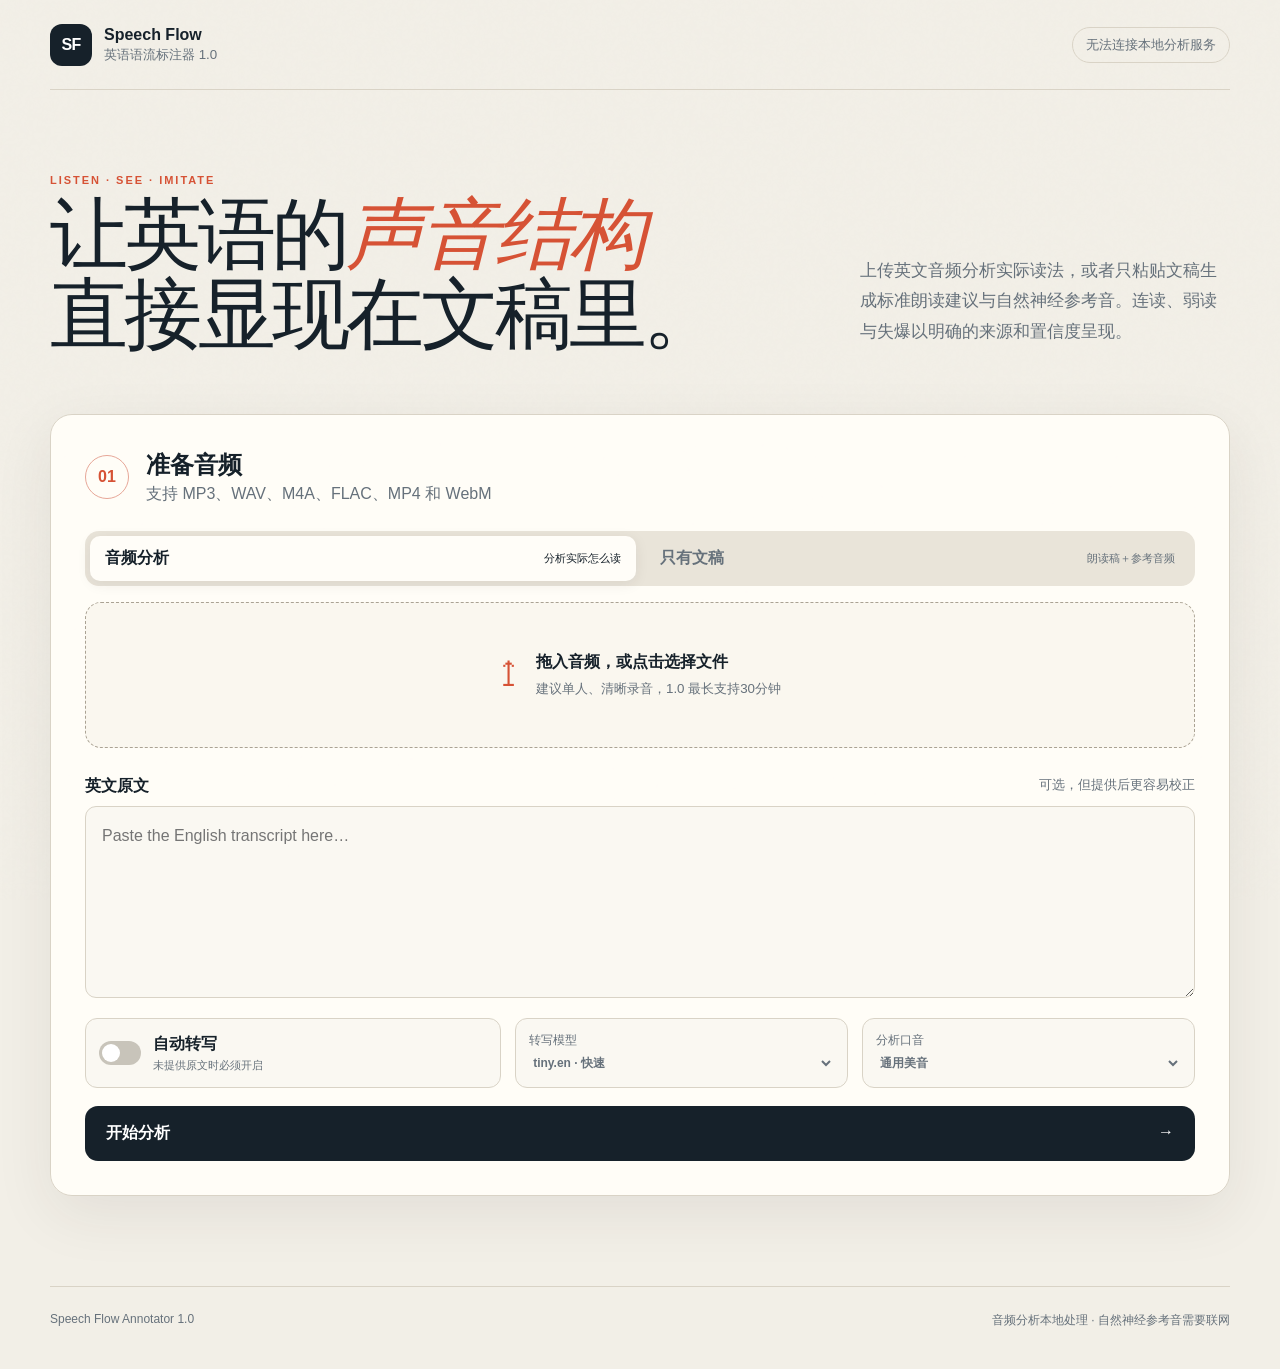
==== static/index.html @ 41f82a2d "Initial Speech Flow Annotator 1.0" ====
<!doctype html>
<html lang="zh-CN">
<head>
  <meta charset="utf-8">
  <meta name="viewport" content="width=device-width, initial-scale=1">
  <meta name="description" content="从英文音频生成重音、停顿、节奏、语调和实验性语流标注。">
  <title>Speech Flow · 英语语流标注器</title>
  <link rel="stylesheet" href="/static/styles.css">
</head>
<body>
  <div class="grain"></div>
  <header class="site-header">
    <a class="brand" href="/">
      <span class="brand-mark">SF</span>
      <span><b>Speech Flow</b><small>英语语流标注器 1.0</small></span>
    </a>
    <div id="engineStatus" class="engine-status">正在检查分析引擎…</div>
  </header>

  <main>
    <section class="hero">
      <div>
        <p class="eyebrow">LISTEN · SEE · IMITATE</p>
        <h1>让英语的<strong>声音结构</strong><br>直接显现在文稿里。</h1>
      </div>
      <p class="hero-copy">上传英文音频分析实际读法，或者只粘贴文稿生成标准朗读建议与自然神经参考音。连读、弱读与失爆以明确的来源和置信度呈现。</p>
    </section>

    <section id="uploadCard" class="card upload-card">
      <div class="step-title"><span>01</span><div><h2>准备音频</h2><p>支持 MP3、WAV、M4A、FLAC、MP4 和 WebM</p></div></div>
      <div class="mode-switch" role="group" aria-label="输入方式">
        <button class="mode-button active" data-mode="audio"><b>音频分析</b><small>分析实际怎么读</small></button>
        <button class="mode-button" data-mode="text"><b>只有文稿</b><small>朗读稿＋参考音频</small></button>
      </div>
      <div id="dropZone" class="drop-zone audio-only" tabindex="0" role="button">
        <input id="audioFile" type="file" hidden accept="audio/*,video/mp4,video/webm">
        <div class="upload-icon">↥</div>
        <div><b id="fileLabel">拖入音频，或点击选择文件</b><small id="fileMeta">建议单人、清晰录音，1.0 最长支持30分钟</small></div>
      </div>

      <label id="transcriptLabel" class="field-label" for="transcript">英文原文 <span>可选，但提供后更容易校正</span></label>
      <textarea id="transcript" rows="6" placeholder="Paste the English transcript here…"></textarea>

      <div class="settings-grid">
        <label class="toggle-row audio-only">
          <input id="autoTranscribe" type="checkbox">
          <span class="toggle"></span>
          <span><b>自动转写</b><small>未提供原文时必须开启</small></span>
        </label>
        <label class="select-field audio-only">转写模型
          <select id="modelName">
            <option value="tiny.en">tiny.en · 快速</option>
            <option value="base.en">base.en · 推荐</option>
            <option value="small.en">small.en · 更准确</option>
          </select>
        </label>
        <label class="select-field">分析口音
          <select id="accent">
            <option value="general-american">通用美音</option>
            <option value="received-pronunciation">标准英音</option>
          </select>
        </label>
        <label class="select-field text-only">参考声音
          <select id="ttsEngine">
            <option value="neural">自然神经音 · 推荐（需联网）</option>
            <option value="local">Windows 基础音 · 离线</option>
          </select>
        </label>
      </div>
      <button id="analyzeButton" class="primary-button"><span id="analyzeButtonLabel">开始分析</span><span>→</span></button>
      <div id="formError" class="error-message" hidden></div>
    </section>

    <section id="progressCard" class="card progress-card" hidden>
      <div class="processing-orb"><span></span></div>
      <div class="progress-copy"><p class="eyebrow">ANALYZING</p><h2 id="progressStage">正在准备…</h2><p id="progressMessage"></p></div>
      <div class="progress-track"><div id="progressBar"></div></div><b id="progressPercent">0%</b>
    </section>

    <section id="resultSection" hidden>
      <div class="result-heading">
        <div><p class="eyebrow">ANALYSIS COMPLETE</p><h2>交互式语流文稿</h2></div>
        <div class="export-menu">
          <a data-export="pdf">PDF</a><a data-export="html">HTML</a><a data-export="md">Markdown</a><a data-export="srt">SRT</a><a data-export="json">JSON</a>
        </div>
      </div>

      <div class="result-grid">
        <div class="result-main">
          <section id="playerCard" class="card player-card">
            <div class="audio-meta"><div><b id="audioName"></b><span id="audioStats"></span></div><span id="qualityBadge" class="badge"></span></div>
            <audio id="audioPlayer" controls preload="metadata"></audio>
            <div class="playback-tools">
              <label>速度 <select id="playbackRate"><option>0.5</option><option>0.75</option><option selected>1</option><option>1.25</option></select></label>
              <button id="loopButton" class="subtle-button">循环所选片段</button>
              <span id="selectionLabel">点击文稿中的单词开始精听</span>
            </div>
            <canvas id="contourCanvas" height="190"></canvas>
            <div class="chart-legend"><span class="pitch-key">音高 F0</span><span class="volume-key">音量</span></div>
          </section>

          <section class="card transcript-card">
            <div class="annotation-toolbar">
              <label><input type="checkbox" data-feature="prominence" checked> 重音</label>
              <label><input type="checkbox" data-feature="weak_form" checked> 弱读</label>
              <label><input type="checkbox" data-feature="linking" checked> 连读</label>
              <label><input type="checkbox" data-feature="unreleased_stop" checked> 失爆</label>
              <label><input type="checkbox" data-feature="intonation" checked> 语调</label>
              <label><input type="checkbox" data-feature="pause" checked> 停顿</label>
            </div>
            <div id="annotatedTranscript" class="annotated-transcript"></div>
            <div class="legend">
              <span><i class="stress-swatch"></i>重音</span><span><b class="link-swatch">‿</b>连读</span><span><b class="weak-swatch">/tə/</b>弱读</span><span><b class="stop-swatch">t̚</b>失爆</span><span><b class="tone-swatch">↗ ↘</b>语调</span><span><b>/ //</b>停顿</span>
            </div>
          </section>

          <section class="card phrases-card">
            <div class="section-line"><div><p class="eyebrow">RHYTHM MAP</p><h3>意群与强弱节奏</h3></div><span id="rhythmSummary"></span></div>
            <div id="phraseList"></div>
          </section>

          <section class="card correction-card">
            <details>
              <summary><span><b>文稿有误？</b><small id="correctionHint">修改后重新分析；关闭自动转写时会使用能量估计时间轴</small></span><span>＋</span></summary>
              <textarea id="correctedTranscript" rows="6"></textarea>
              <button id="reanalyzeButton" class="secondary-button">使用修正文稿重新分析</button>
            </details>
          </section>
        </div>

        <aside class="result-aside">
          <section id="detailCard" class="card detail-card sticky">
            <p class="eyebrow">WORD INSPECTOR</p>
            <div id="emptyDetail" class="empty-detail"><span>◎</span><p>点击文稿中的单词，查看时间、声学特征、语流判断与置信度。</p></div>
            <div id="wordDetail" hidden></div>
          </section>
          <section class="card summary-card">
            <p class="eyebrow">SUMMARY</p><h3 id="summaryHeading">检测摘要</h3><div id="summaryGrid"></div>
          </section>
          <section class="card limitations-card"><p class="eyebrow">QUALITY NOTES</p><div id="limitations"></div></section>
        </aside>
      </div>
    </section>
  </main>

  <footer><span>Speech Flow Annotator 1.0</span><span>音频分析本地处理 · 自然神经参考音需要联网</span></footer>
  <script src="/static/app.js" defer></script>
</body>
</html>
---- static/styles.css ----
:root {
  --ink: #16212a;
  --muted: #66717b;
  --paper: #f2efe7;
  --card: #fffdf8;
  --line: #d9d3c6;
  --orange: #d65235;
  --orange-dark: #a83a24;
  --blue: #246f8e;
  --purple: #76519a;
  --green: #2d7a67;
  --shadow: 0 18px 60px rgba(49, 43, 33, .08);
}
* { box-sizing: border-box; }
html { scroll-behavior: smooth; }
body { margin: 0; color: var(--ink); background: var(--paper); font-family: Inter, "Segoe UI", "PingFang SC", sans-serif; }
.grain { position: fixed; inset: 0; pointer-events: none; opacity: .24; z-index: -1; background-image: url("data:image/svg+xml,%3Csvg viewBox='0 0 180 180' xmlns='http://www.w3.org/2000/svg'%3E%3Cfilter id='n'%3E%3CfeTurbulence type='fractalNoise' baseFrequency='.85' numOctaves='2' stitchTiles='stitch'/%3E%3C/filter%3E%3Crect width='100%25' height='100%25' filter='url(%23n)' opacity='.055'/%3E%3C/svg%3E"); }
.site-header, main, footer { width: min(1180px, calc(100% - 40px)); margin: auto; }
.site-header { min-height: 90px; display: flex; align-items: center; justify-content: space-between; border-bottom: 1px solid var(--line); }
.brand { color: inherit; text-decoration: none; display: flex; align-items: center; gap: 12px; }
.brand-mark { width: 42px; height: 42px; display: grid; place-items: center; background: var(--ink); color: white; border-radius: 12px; font-weight: 850; letter-spacing: -.04em; }
.brand b, .brand small { display: block; }.brand small { color: var(--muted); margin-top: 2px; }
.engine-status { color: var(--muted); font-size: 13px; padding: 8px 13px; border: 1px solid var(--line); border-radius: 999px; }
.engine-status.ready { color: var(--green); border-color: #a6cabe; background: #eaf6f1; }
.hero { padding: 84px 0 58px; display: grid; grid-template-columns: 1.5fr .75fr; gap: 70px; align-items: end; }
.eyebrow { margin: 0 0 9px; color: var(--orange); font-size: 11px; font-weight: 850; letter-spacing: .18em; }
.hero h1 { font-family: Georgia, "Noto Serif SC", serif; font-size: clamp(42px, 6.1vw, 78px); font-weight: 500; line-height: 1.03; letter-spacing: -.05em; margin: 0; }
.hero h1 strong { color: var(--orange); font-weight: 500; font-style: italic; }
.hero-copy { color: var(--muted); font-size: 17px; line-height: 1.8; margin: 0 0 8px; }
.card { background: rgba(255,253,248,.95); border: 1px solid var(--line); border-radius: 22px; box-shadow: var(--shadow); }
.upload-card { padding: 34px; margin-bottom: 80px; }
.mode-switch{display:grid;grid-template-columns:1fr 1fr;gap:9px;margin:0 0 16px;padding:5px;background:#e9e4d9;border-radius:14px}.mode-button{border:0;background:transparent;color:var(--muted);border-radius:10px;padding:12px 15px;text-align:left;display:flex;justify-content:space-between;align-items:center}.mode-button small{font-size:11px}.mode-button.active{background:var(--card);color:var(--ink);box-shadow:0 3px 14px rgba(49,43,33,.08)}.upload-card:not(.text-mode) .text-only,.upload-card.text-mode .audio-only{display:none}.upload-card.text-mode .settings-grid{grid-template-columns:1fr 1fr}.upload-card.text-mode .field-label{margin-top:20px}
.step-title { display: flex; align-items: center; gap: 17px; margin-bottom: 26px; }.step-title > span { color: var(--orange); border: 1px solid #e6a697; width: 44px; height: 44px; border-radius: 50%; display: grid; place-items: center; font-weight: 800; }.step-title h2,.step-title p { margin: 0; }.step-title p { color: var(--muted); margin-top: 3px; }
.drop-zone { min-height: 146px; display: flex; align-items: center; justify-content: center; gap: 20px; border: 1.5px dashed #aaa293; background: #faf7ef; border-radius: 16px; cursor: pointer; transition: .2s; outline: none; }
.drop-zone:hover,.drop-zone.dragover,.drop-zone:focus { border-color: var(--orange); background: #fff6ef; transform: translateY(-1px); }.drop-zone.has-file { border-style: solid; border-color: #90b8ab; background: #eef8f4; }
.upload-icon { font-size: 34px; color: var(--orange); }.drop-zone b,.drop-zone small { display: block; }.drop-zone small { color: var(--muted); margin-top: 7px; }
.field-label { display: flex; justify-content: space-between; margin: 28px 0 9px; font-weight: 750; }.field-label span { font-weight: 400; color: var(--muted); font-size: 13px; }
textarea, select { font: inherit; color: inherit; background: #faf8f2; border: 1px solid var(--line); border-radius: 11px; outline: none; } textarea { width: 100%; resize: vertical; padding: 16px; line-height: 1.65; } textarea:focus,select:focus { border-color: var(--orange); box-shadow: 0 0 0 3px rgba(214,82,53,.1); }
.settings-grid { display: grid; grid-template-columns: 1.25fr 1fr 1fr; gap: 14px; margin-top: 16px; }.toggle-row,.select-field { min-height: 70px; background: #faf8f2; border: 1px solid var(--line); border-radius: 12px; padding: 13px; }.toggle-row { display: flex; align-items: center; gap: 12px; }.toggle-row input { display:none; }.toggle { width: 42px; height: 24px; flex: 0 0 auto; border-radius: 20px; background:#c8c4ba; position:relative; transition:.2s; }.toggle:after { content:""; position:absolute; width:18px;height:18px;border-radius:50%;background:white;top:3px;left:3px;transition:.2s; }.toggle-row input:checked + .toggle { background:var(--green); }.toggle-row input:checked + .toggle:after { transform:translateX(18px); }.toggle-row b,.toggle-row small { display:block; }.toggle-row small { color:var(--muted);font-size:11px;margin-top:3px; }.select-field { display:flex; flex-direction:column; color:var(--muted);font-size:12px;gap:6px; }.select-field select { border:0;background:transparent;padding:0;font-weight:700; }
button { font: inherit; cursor: pointer; }.primary-button { width:100%;margin-top:18px;border:0;border-radius:13px;background:var(--ink);color:white;padding:17px 21px;font-weight:800;display:flex;justify-content:space-between;transition:.2s; }.primary-button:hover { background:var(--orange-dark); }.primary-button:disabled { opacity:.5;cursor:not-allowed; }
.error-message { margin-top:13px;padding:12px 14px;border-radius:10px;color:#9b2c22;background:#fff0ec; }
.progress-card { min-height:230px;margin-bottom:80px;padding:36px;display:grid;grid-template-columns:auto 1fr auto;gap:25px;align-items:center; }.processing-orb { width:78px;height:78px;border:1px solid #deb2a6;border-radius:50%;display:grid;place-items:center; }.processing-orb span { width:30px;height:30px;background:var(--orange);border-radius:50%;animation:pulse 1.4s ease-in-out infinite; }.progress-copy h2,.progress-copy p { margin:0; }.progress-copy > p:last-child { color:var(--muted);margin-top:7px; }.progress-track { height:6px;background:#e7e2d7;border-radius:6px;overflow:hidden; }.progress-track div { height:100%;width:0;background:var(--orange);transition:width .4s; } @keyframes pulse { 50%{transform:scale(.55);opacity:.55} }
.result-heading { display:flex;justify-content:space-between;align-items:end;margin:70px 0 20px; }.result-heading h2 { font:500 42px Georgia,serif;margin:0; }.export-menu { display:flex;gap:8px;flex-wrap:wrap; }.export-menu a { text-decoration:none;color:var(--ink);padding:8px 12px;border:1px solid var(--line);background:#faf8f2;border-radius:9px;font-size:13px;font-weight:700;cursor:pointer; }.export-menu a:hover { border-color:var(--orange);color:var(--orange); }
.result-grid { display:grid;grid-template-columns:minmax(0,1fr) 340px;gap:20px;align-items:start; }.result-main { display:grid;gap:20px; }.player-card,.transcript-card,.phrases-card,.correction-card,.detail-card,.summary-card,.limitations-card { padding:24px; }
.audio-meta { display:flex;justify-content:space-between;margin-bottom:15px; }.audio-meta b,.audio-meta span { display:block; }.audio-meta > div span { color:var(--muted);font-size:12px;margin-top:5px; }.badge { padding:6px 10px;border-radius:999px;background:#eaf6f1;color:var(--green);font-size:12px;font-weight:800;align-self:start; }
audio { width:100%; }.playback-tools { display:flex;align-items:center;gap:12px;margin:15px 0 12px;color:var(--muted);font-size:13px; }.playback-tools select { padding:5px 7px; }.subtle-button { border:1px solid var(--line);background:#faf8f2;border-radius:8px;padding:7px 10px; }.subtle-button.active { color:white;background:var(--purple);border-color:var(--purple); }.playback-tools > span { margin-left:auto;white-space:nowrap;overflow:hidden;text-overflow:ellipsis; }
#contourCanvas { width:100%;height:190px;background:#faf8f2;border-radius:12px;display:block; }.chart-legend { display:flex;gap:17px;color:var(--muted);font-size:11px;margin-top:8px; }.chart-legend span:before { content:"";display:inline-block;width:17px;height:2px;vertical-align:middle;margin-right:5px; }.pitch-key:before { background:var(--orange); }.volume-key:before { background:var(--blue); }
.annotation-toolbar { display:flex;gap:8px;flex-wrap:wrap;padding-bottom:18px;border-bottom:1px solid var(--line); }.annotation-toolbar label { font-size:12px;padding:6px 9px;border:1px solid var(--line);border-radius:999px;background:#faf8f2; }.annotated-transcript { padding:27px 2px 20px;font:400 clamp(22px,3vw,31px)/2.05 Georgia,"Times New Roman",serif; }.phrase-block { display:inline; }.word { appearance:none;border:0;background:transparent;padding:2px 1px;font:inherit;color:inherit;border-radius:5px;transition:.15s; }.word:hover,.word.selected { background:#ffe7a9; }.word.stress { color:var(--orange-dark);font-weight:800; }.weak-mark { color:#7b858e;font:600 .53em/1 Inter,sans-serif;margin-left:3px; }.link-mark { color:var(--blue);font-weight:800;margin:0 -1px; }.stop-mark { color:#b06824;font:bold .56em Inter,sans-serif;vertical-align:super; }.tone-mark { color:var(--purple);font-weight:800;margin-left:5px; }.pause-mark { color:var(--purple);font-weight:800;margin:0 8px; }.confidence-low { opacity:.58; }
.legend { border-top:1px solid var(--line);padding-top:15px;display:flex;gap:16px;flex-wrap:wrap;color:var(--muted);font-size:11px; }.legend span { display:flex;align-items:center;gap:5px; }.stress-swatch { width:12px;height:12px;border-radius:50%;background:var(--orange); }.link-swatch{color:var(--blue)}.weak-swatch{color:#7b858e}.stop-swatch{color:#b06824}.tone-swatch{color:var(--purple)}
body.hide-prominence .word.stress{color:inherit;font-weight:400} body.hide-weak_form .weak-mark,body.hide-linking .link-mark,body.hide-unreleased_stop .stop-mark,body.hide-intonation .tone-mark,body.hide-pause .pause-mark{display:none}
.section-line { display:flex;justify-content:space-between;align-items:end;padding-bottom:15px;border-bottom:1px solid var(--line); }.section-line h3 { margin:0;font:500 27px Georgia,serif; }.section-line > span { color:var(--muted);font-size:12px; }.phrase-item { display:grid;grid-template-columns:42px minmax(0,1fr) auto;gap:14px;padding:20px 0;border-bottom:1px solid #e8e3d9;align-items:start }.phrase-item:last-child{border:0}.phrase-number{color:var(--orange);font-size:12px;padding-top:7px}.phrase-rhythm-grid{display:flex;align-items:flex-start;gap:clamp(7px,1.2vw,17px);flex-wrap:wrap}.rhythm-cell{appearance:none;border:0;background:transparent;color:inherit;padding:0;display:grid;grid-template-rows:auto 18px;justify-items:stretch;min-width:max-content;border-radius:6px}.rhythm-cell:hover,.rhythm-cell:focus-visible{background:#fff0c8;outline:none}.rhythm-word{font:18px/1.45 Georgia,serif;white-space:nowrap;padding:0 2px}.rhythm-beats{width:100%;display:flex;align-items:center;justify-content:space-evenly;line-height:1;padding:2px 2px 0}.rhythm-beat{font:700 12px/1 Inter,sans-serif}.rhythm-beat.weak{color:#a0a5a8;font-size:11px}.rhythm-beat.strong{color:var(--orange-dark);font-size:13px}.phrase-tone{font-size:28px;color:var(--purple);line-height:1.2}
.correction-card details summary { list-style:none;display:flex;justify-content:space-between;cursor:pointer; }.correction-card summary::-webkit-details-marker{display:none}.correction-card summary b,.correction-card summary small{display:block}.correction-card summary small{color:var(--muted);margin-top:4px}.correction-card textarea{margin-top:20px}.secondary-button{margin-top:10px;padding:11px 14px;border:0;border-radius:9px;background:var(--orange);color:white;font-weight:750}
.result-aside { display:grid;gap:20px; }.sticky { position:sticky;top:15px;z-index:2; }.empty-detail { min-height:210px;display:grid;place-items:center;text-align:center;color:var(--muted); }.empty-detail span{font-size:40px;color:#b9b1a3}.empty-detail p{line-height:1.6}.detail-word{font:500 35px Georgia,serif;margin:6px 0 2px}.detail-time{color:var(--muted);font-size:12px}.detail-actions{display:flex;gap:7px;margin:15px 0}.detail-actions button{border:1px solid var(--line);background:#faf8f2;padding:7px 9px;border-radius:8px}.metrics{display:grid;grid-template-columns:1fr 1fr;gap:8px}.metric{background:#f8f5ee;padding:10px;border-radius:9px}.metric b,.metric span{display:block}.metric b{font-size:17px}.metric span{font-size:10px;color:var(--muted);margin-top:3px}.detail-annotation{margin-top:10px;padding:12px;border-left:3px solid var(--orange);background:#faf7ef;border-radius:5px}.detail-annotation header{display:flex;justify-content:space-between;gap:8px}.detail-annotation small{display:block;color:var(--muted);line-height:1.5;margin-top:5px}.confidence-bar{height:3px;background:#ddd;margin-top:8px}.confidence-bar i{height:100%;background:var(--orange);display:block}
.summary-card h3{font:500 26px Georgia,serif;margin:0 0 15px}.summary-grid{display:grid;grid-template-columns:1fr 1fr;gap:8px}.summary-stat{padding:11px;background:#f8f5ee;border-radius:9px}.summary-stat b,.summary-stat span{display:block}.summary-stat b{font-size:20px}.summary-stat span{font-size:10px;color:var(--muted)}.limitations-card p{margin-bottom:12px}.quality-note{font-size:12px;line-height:1.55;color:var(--muted);padding:8px 0;border-bottom:1px solid #e7e1d6}.quality-note:last-child{border:0}
footer { display:flex;justify-content:space-between;margin-top:90px;padding:25px 0 40px;border-top:1px solid var(--line);color:var(--muted);font-size:12px; }
[hidden] { display:none !important; }
@media(max-width:900px){.hero{grid-template-columns:1fr;gap:25px;padding-top:55px}.settings-grid,.result-grid{grid-template-columns:1fr}.result-aside{grid-template-columns:1fr 1fr}.sticky{position:static}.progress-card{grid-template-columns:auto 1fr}.progress-track{grid-column:1/-1}.result-heading{align-items:start;gap:15px;flex-direction:column}}
@media(max-width:620px){.site-header{min-height:74px}.engine-status{display:none}.hero{padding:44px 0 35px}.upload-card{padding:20px}.mode-switch{grid-template-columns:1fr}.drop-zone{padding:20px;text-align:center;flex-direction:column}.settings-grid,.upload-card.text-mode .settings-grid,.result-aside{grid-template-columns:1fr}.field-label{display:block}.field-label span{display:block;margin-top:3px}.result-heading h2{font-size:34px}.player-card,.transcript-card,.phrases-card,.correction-card,.detail-card,.summary-card,.limitations-card{padding:18px}.playback-tools{flex-wrap:wrap}.playback-tools>span{width:100%;margin-left:0}.phrase-item{grid-template-columns:28px 1fr auto}footer{display:block}footer span{display:block;margin-top:7px}}
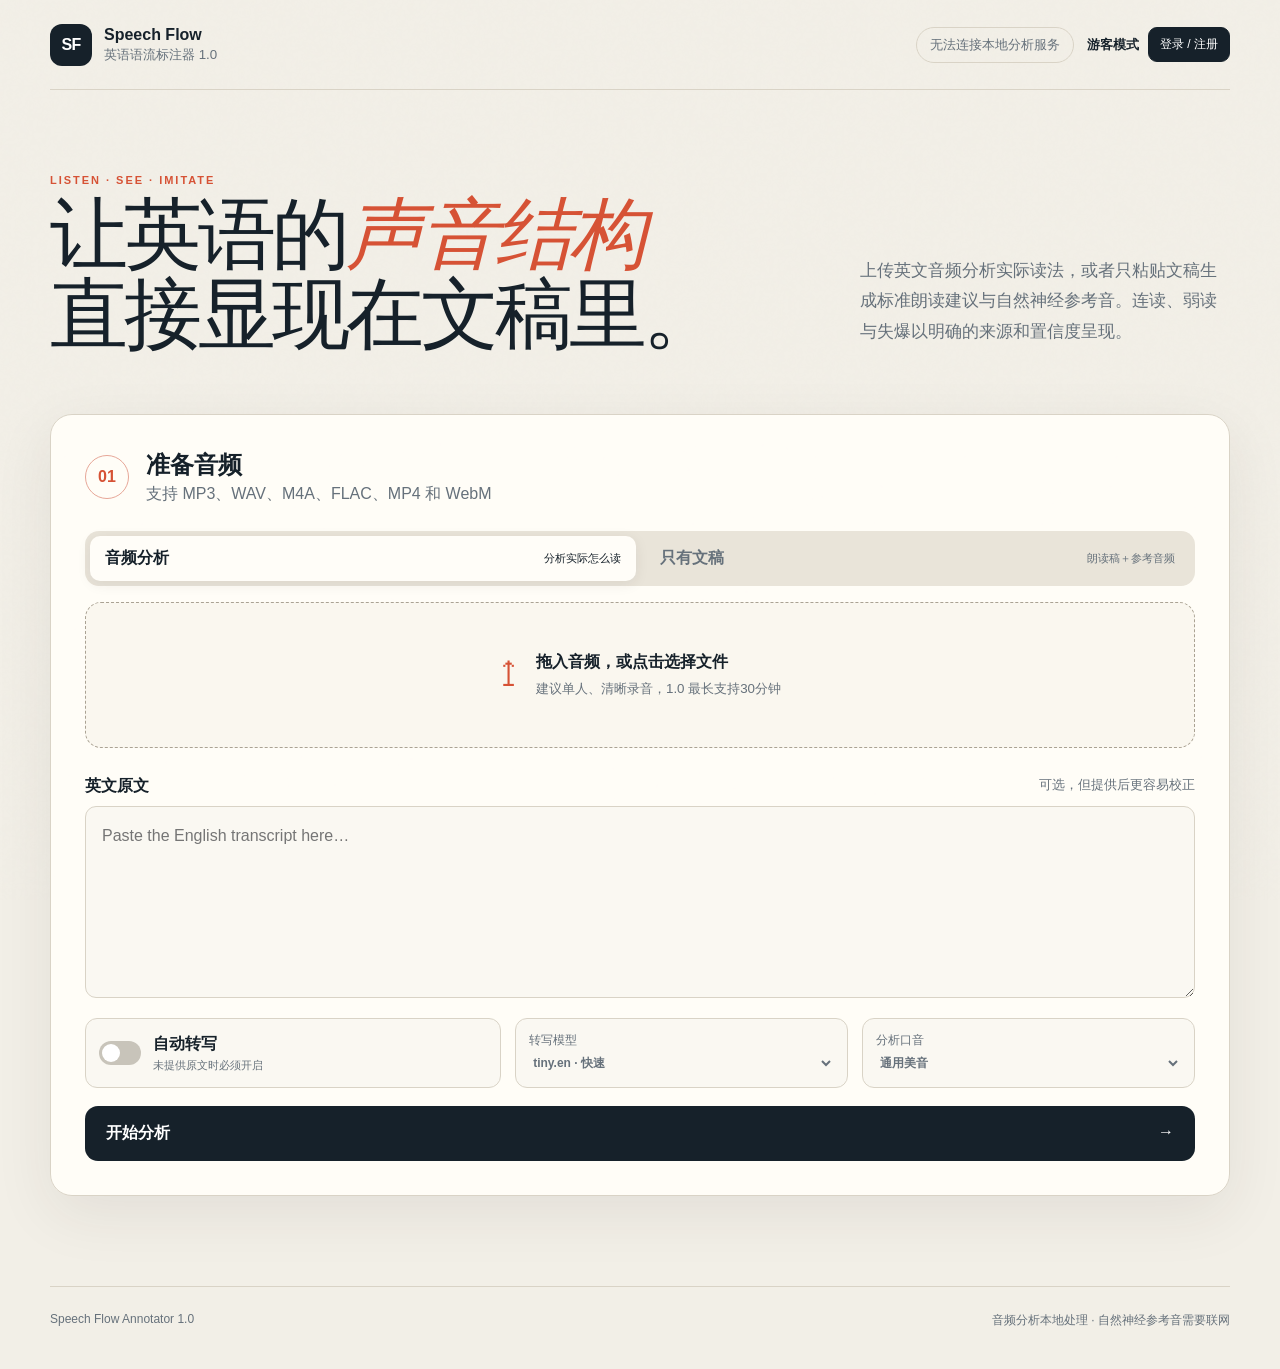
==== commit 9436ee8b: "Prepare Speech Flow v1 deployment" ====
--- a/static/index.html
+++ b/static/index.html
@@ -14,7 +14,12 @@
       <span class="brand-mark">SF</span>
       <span><b>Speech Flow</b><small>英语语流标注器 1.0</small></span>
     </a>
-    <div id="engineStatus" class="engine-status">正在检查分析引擎…</div>
+    <div class="header-actions">
+      <div id="engineStatus" class="engine-status">正在检查分析引擎…</div>
+      <a id="adminLink" class="admin-link" href="/admin" hidden>管理后台</a>
+      <span id="currentUsername" class="current-user">游客模式</span>
+      <button id="accountButton" class="logout-button login-button" type="button">登录 / 注册</button>
+    </div>
   </header>
 
   <main>
@@ -39,7 +44,8 @@
       </div>
 
       <label id="transcriptLabel" class="field-label" for="transcript">英文原文 <span>可选，但提供后更容易校正</span></label>
-      <textarea id="transcript" rows="6" placeholder="Paste the English transcript here…"></textarea>
+      <textarea id="transcript" rows="6" autocomplete="off" placeholder="Paste the English transcript here…"></textarea>
+      <div id="transcriptNotice" class="form-notice" hidden></div>
 
       <div class="settings-grid">
         <label class="toggle-row audio-only">
--- a/static/styles.css
+++ b/static/styles.css
@@ -15,13 +15,50 @@
 html { scroll-behavior: smooth; }
 body { margin: 0; color: var(--ink); background: var(--paper); font-family: Inter, "Segoe UI", "PingFang SC", sans-serif; }
 .grain { position: fixed; inset: 0; pointer-events: none; opacity: .24; z-index: -1; background-image: url("data:image/svg+xml,%3Csvg viewBox='0 0 180 180' xmlns='http://www.w3.org/2000/svg'%3E%3Cfilter id='n'%3E%3CfeTurbulence type='fractalNoise' baseFrequency='.85' numOctaves='2' stitchTiles='stitch'/%3E%3C/filter%3E%3Crect width='100%25' height='100%25' filter='url(%23n)' opacity='.055'/%3E%3C/svg%3E"); }
+.login-page { min-height: 100vh; background: #e9e4d9; }
+.login-shell { width: 100%; min-height: 100vh; display: grid; grid-template-columns: minmax(420px, 1.08fr) minmax(420px, .92fr); }
+.login-story { min-height: 100vh; padding: clamp(34px, 5vw, 76px); background: var(--ink); color: white; display: flex; flex-direction: column; justify-content: space-between; position: relative; overflow: hidden; }
+.login-story:after { content: "↗"; position: absolute; right: -2vw; bottom: -12vw; color: rgba(255,255,255,.035); font: 500 min(42vw, 620px)/1 Georgia, serif; transform: rotate(-8deg); }
+.auth-brand { display: flex; align-items: center; gap: 12px; color: inherit; text-decoration: none; position: relative; z-index: 1; }
+.auth-brand .brand-mark { background: var(--orange); }
+.auth-brand b,.auth-brand small { display: block; }.auth-brand small { margin-top: 3px; color: #aab4bc; }
+.login-story > div { max-width: 690px; position: relative; z-index: 1; }
+.login-story h1 { margin: 10px 0 27px; font: 500 clamp(50px, 6vw, 88px)/1.02 Georgia, "Noto Serif SC", serif; letter-spacing: -.055em; }
+.login-story h1 strong { color: #ef846c; font-weight: 500; font-style: italic; }
+.login-story > div > p:last-child { max-width: 590px; margin: 0; color: #b8c1c8; font-size: 16px; line-height: 1.9; }
+.login-footnote { margin: 0; color: #7f8b94; font-size: 12px; position: relative; z-index: 1; }
+.auth-panel { min-height: 100vh; display: grid; place-items: center; padding: 36px; }
+.auth-card { width: min(440px, 100%); background: var(--card); border: 1px solid var(--line); border-radius: 24px; box-shadow: var(--shadow); padding: clamp(28px, 4vw, 48px); }
+.auth-card h2 { margin: 5px 0 9px; font: 500 39px/1.15 Georgia, "Noto Serif SC", serif; letter-spacing: -.03em; }
+.auth-intro { margin: 0 0 28px; color: var(--muted); line-height: 1.65; }
+.auth-tabs { display: grid; grid-template-columns: 1fr 1fr; gap: 5px; padding: 5px; border-radius: 12px; background: #ece7dd; margin-bottom: 22px; }
+.auth-tab { border: 0; border-radius: 8px; padding: 10px; background: transparent; color: var(--muted); font-weight: 750; }
+.auth-tab.active { background: var(--card); color: var(--ink); box-shadow: 0 2px 9px rgba(49,43,33,.08); }
+.auth-form { display: grid; gap: 16px; }
+.auth-form label { display: grid; gap: 7px; font-size: 13px; font-weight: 750; }
+.auth-form input { width: 100%; padding: 13px 14px; border: 1px solid var(--line); border-radius: 10px; background: #faf8f2; color: var(--ink); font: inherit; outline: none; }
+.auth-form input:focus { border-color: var(--orange); box-shadow: 0 0 0 3px rgba(214,82,53,.1); }
+.auth-submit { margin-top: 3px; padding: 14px 17px; display: flex; justify-content: space-between; border: 0; border-radius: 11px; background: var(--ink); color: white; font-weight: 800; }
+.auth-submit:hover { background: var(--orange-dark); }.auth-submit:disabled { opacity: .55; cursor: wait; }
+.auth-form .error-message { margin-top: 0; }
+.guest-access { margin-top: 17px; padding: 11px 2px; display: flex; justify-content: space-between; color: var(--blue); text-decoration: none; font-size: 13px; font-weight: 750; border-bottom: 1px solid var(--line); }
+.guest-access:hover { color: var(--orange-dark); }
+.auth-note { margin: 19px 0 0; color: var(--muted); font-size: 11px; line-height: 1.6; text-align: center; }
 .site-header, main, footer { width: min(1180px, calc(100% - 40px)); margin: auto; }
+.login-shell { width: 100%; }
 .site-header { min-height: 90px; display: flex; align-items: center; justify-content: space-between; border-bottom: 1px solid var(--line); }
 .brand { color: inherit; text-decoration: none; display: flex; align-items: center; gap: 12px; }
 .brand-mark { width: 42px; height: 42px; display: grid; place-items: center; background: var(--ink); color: white; border-radius: 12px; font-weight: 850; letter-spacing: -.04em; }
 .brand b, .brand small { display: block; }.brand small { color: var(--muted); margin-top: 2px; }
 .engine-status { color: var(--muted); font-size: 13px; padding: 8px 13px; border: 1px solid var(--line); border-radius: 999px; }
 .engine-status.ready { color: var(--green); border-color: #a6cabe; background: #eaf6f1; }
+.header-actions { display: flex; align-items: center; gap: 9px; }
+.current-user { max-width: 150px; overflow: hidden; text-overflow: ellipsis; padding-left: 4px; font-size: 13px; font-weight: 750; white-space: nowrap; }
+.logout-button { padding: 8px 11px; border: 1px solid var(--line); border-radius: 9px; background: #faf8f2; color: var(--muted); font-size: 12px; }
+.logout-button:hover { border-color: var(--orange); color: var(--orange-dark); }
+.logout-button.login-button { border-color: var(--ink); background: var(--ink); color: white; }
+.logout-button.login-button:hover { border-color: var(--orange-dark); background: var(--orange-dark); }
+.admin-link,.admin-back { padding:8px 11px;border:1px solid var(--line);border-radius:9px;color:var(--ink);background:#faf8f2;text-decoration:none;font-size:12px;font-weight:750 }.admin-link:hover,.admin-back:hover{border-color:var(--orange);color:var(--orange-dark)}
 .hero { padding: 84px 0 58px; display: grid; grid-template-columns: 1.5fr .75fr; gap: 70px; align-items: end; }
 .eyebrow { margin: 0 0 9px; color: var(--orange); font-size: 11px; font-weight: 850; letter-spacing: .18em; }
 .hero h1 { font-family: Georgia, "Noto Serif SC", serif; font-size: clamp(42px, 6.1vw, 78px); font-weight: 500; line-height: 1.03; letter-spacing: -.05em; margin: 0; }
@@ -39,13 +76,14 @@
 .settings-grid { display: grid; grid-template-columns: 1.25fr 1fr 1fr; gap: 14px; margin-top: 16px; }.toggle-row,.select-field { min-height: 70px; background: #faf8f2; border: 1px solid var(--line); border-radius: 12px; padding: 13px; }.toggle-row { display: flex; align-items: center; gap: 12px; }.toggle-row input { display:none; }.toggle { width: 42px; height: 24px; flex: 0 0 auto; border-radius: 20px; background:#c8c4ba; position:relative; transition:.2s; }.toggle:after { content:""; position:absolute; width:18px;height:18px;border-radius:50%;background:white;top:3px;left:3px;transition:.2s; }.toggle-row input:checked + .toggle { background:var(--green); }.toggle-row input:checked + .toggle:after { transform:translateX(18px); }.toggle-row b,.toggle-row small { display:block; }.toggle-row small { color:var(--muted);font-size:11px;margin-top:3px; }.select-field { display:flex; flex-direction:column; color:var(--muted);font-size:12px;gap:6px; }.select-field select { border:0;background:transparent;padding:0;font-weight:700; }
 button { font: inherit; cursor: pointer; }.primary-button { width:100%;margin-top:18px;border:0;border-radius:13px;background:var(--ink);color:white;padding:17px 21px;font-weight:800;display:flex;justify-content:space-between;transition:.2s; }.primary-button:hover { background:var(--orange-dark); }.primary-button:disabled { opacity:.5;cursor:not-allowed; }
 .error-message { margin-top:13px;padding:12px 14px;border-radius:10px;color:#9b2c22;background:#fff0ec; }
+.form-notice { margin-top:9px;padding:9px 11px;border-radius:9px;color:#246f8e;background:#edf7fa;font-size:12px;line-height:1.5; }
 .progress-card { min-height:230px;margin-bottom:80px;padding:36px;display:grid;grid-template-columns:auto 1fr auto;gap:25px;align-items:center; }.processing-orb { width:78px;height:78px;border:1px solid #deb2a6;border-radius:50%;display:grid;place-items:center; }.processing-orb span { width:30px;height:30px;background:var(--orange);border-radius:50%;animation:pulse 1.4s ease-in-out infinite; }.progress-copy h2,.progress-copy p { margin:0; }.progress-copy > p:last-child { color:var(--muted);margin-top:7px; }.progress-track { height:6px;background:#e7e2d7;border-radius:6px;overflow:hidden; }.progress-track div { height:100%;width:0;background:var(--orange);transition:width .4s; } @keyframes pulse { 50%{transform:scale(.55);opacity:.55} }
 .result-heading { display:flex;justify-content:space-between;align-items:end;margin:70px 0 20px; }.result-heading h2 { font:500 42px Georgia,serif;margin:0; }.export-menu { display:flex;gap:8px;flex-wrap:wrap; }.export-menu a { text-decoration:none;color:var(--ink);padding:8px 12px;border:1px solid var(--line);background:#faf8f2;border-radius:9px;font-size:13px;font-weight:700;cursor:pointer; }.export-menu a:hover { border-color:var(--orange);color:var(--orange); }
 .result-grid { display:grid;grid-template-columns:minmax(0,1fr) 340px;gap:20px;align-items:start; }.result-main { display:grid;gap:20px; }.player-card,.transcript-card,.phrases-card,.correction-card,.detail-card,.summary-card,.limitations-card { padding:24px; }
 .audio-meta { display:flex;justify-content:space-between;margin-bottom:15px; }.audio-meta b,.audio-meta span { display:block; }.audio-meta > div span { color:var(--muted);font-size:12px;margin-top:5px; }.badge { padding:6px 10px;border-radius:999px;background:#eaf6f1;color:var(--green);font-size:12px;font-weight:800;align-self:start; }
 audio { width:100%; }.playback-tools { display:flex;align-items:center;gap:12px;margin:15px 0 12px;color:var(--muted);font-size:13px; }.playback-tools select { padding:5px 7px; }.subtle-button { border:1px solid var(--line);background:#faf8f2;border-radius:8px;padding:7px 10px; }.subtle-button.active { color:white;background:var(--purple);border-color:var(--purple); }.playback-tools > span { margin-left:auto;white-space:nowrap;overflow:hidden;text-overflow:ellipsis; }
 #contourCanvas { width:100%;height:190px;background:#faf8f2;border-radius:12px;display:block; }.chart-legend { display:flex;gap:17px;color:var(--muted);font-size:11px;margin-top:8px; }.chart-legend span:before { content:"";display:inline-block;width:17px;height:2px;vertical-align:middle;margin-right:5px; }.pitch-key:before { background:var(--orange); }.volume-key:before { background:var(--blue); }
-.annotation-toolbar { display:flex;gap:8px;flex-wrap:wrap;padding-bottom:18px;border-bottom:1px solid var(--line); }.annotation-toolbar label { font-size:12px;padding:6px 9px;border:1px solid var(--line);border-radius:999px;background:#faf8f2; }.annotated-transcript { padding:27px 2px 20px;font:400 clamp(22px,3vw,31px)/2.05 Georgia,"Times New Roman",serif; }.phrase-block { display:inline; }.word { appearance:none;border:0;background:transparent;padding:2px 1px;font:inherit;color:inherit;border-radius:5px;transition:.15s; }.word:hover,.word.selected { background:#ffe7a9; }.word.stress { color:var(--orange-dark);font-weight:800; }.weak-mark { color:#7b858e;font:600 .53em/1 Inter,sans-serif;margin-left:3px; }.link-mark { color:var(--blue);font-weight:800;margin:0 -1px; }.stop-mark { color:#b06824;font:bold .56em Inter,sans-serif;vertical-align:super; }.tone-mark { color:var(--purple);font-weight:800;margin-left:5px; }.pause-mark { color:var(--purple);font-weight:800;margin:0 8px; }.confidence-low { opacity:.58; }
+.annotation-toolbar { display:flex;gap:8px;flex-wrap:wrap;padding-bottom:18px;border-bottom:1px solid var(--line); }.annotation-toolbar label { font-size:12px;padding:6px 9px;border:1px solid var(--line);border-radius:999px;background:#faf8f2; }.annotated-transcript { padding:22px 2px 15px;font:400 clamp(18px,2.15vw,24px)/1.78 Georgia,"Times New Roman",serif; }.phrase-block { display:inline; }.word-unit{display:inline-block;white-space:nowrap}.word { appearance:none;border:0;background:transparent;padding:1px;font:inherit;color:inherit;border-radius:4px;transition:.15s; }.word:hover,.word.selected { background:#ffe7a9; }.word.stress { color:var(--orange-dark);font-weight:800; }.weak-mark { color:#7b858e;font:600 .5em/1 Inter,sans-serif;margin-left:2px; }.link-mark { color:var(--blue);font-weight:800;margin:0 1px 0 0; }.stop-mark { color:#b06824;font:bold .52em Inter,sans-serif;vertical-align:super; }.tone-mark { color:var(--purple);font-size:.9em;font-weight:800;margin-left:3px; }.pause-mark { color:var(--purple);font-size:.9em;font-weight:800;margin-left:3px; }.confidence-low { opacity:.58; }
 .legend { border-top:1px solid var(--line);padding-top:15px;display:flex;gap:16px;flex-wrap:wrap;color:var(--muted);font-size:11px; }.legend span { display:flex;align-items:center;gap:5px; }.stress-swatch { width:12px;height:12px;border-radius:50%;background:var(--orange); }.link-swatch{color:var(--blue)}.weak-swatch{color:#7b858e}.stop-swatch{color:#b06824}.tone-swatch{color:var(--purple)}
 body.hide-prominence .word.stress{color:inherit;font-weight:400} body.hide-weak_form .weak-mark,body.hide-linking .link-mark,body.hide-unreleased_stop .stop-mark,body.hide-intonation .tone-mark,body.hide-pause .pause-mark{display:none}
 .section-line { display:flex;justify-content:space-between;align-items:end;padding-bottom:15px;border-bottom:1px solid var(--line); }.section-line h3 { margin:0;font:500 27px Georgia,serif; }.section-line > span { color:var(--muted);font-size:12px; }.phrase-item { display:grid;grid-template-columns:42px minmax(0,1fr) auto;gap:14px;padding:20px 0;border-bottom:1px solid #e8e3d9;align-items:start }.phrase-item:last-child{border:0}.phrase-number{color:var(--orange);font-size:12px;padding-top:7px}.phrase-rhythm-grid{display:flex;align-items:flex-start;gap:clamp(7px,1.2vw,17px);flex-wrap:wrap}.rhythm-cell{appearance:none;border:0;background:transparent;color:inherit;padding:0;display:grid;grid-template-rows:auto 18px;justify-items:stretch;min-width:max-content;border-radius:6px}.rhythm-cell:hover,.rhythm-cell:focus-visible{background:#fff0c8;outline:none}.rhythm-word{font:18px/1.45 Georgia,serif;white-space:nowrap;padding:0 2px}.rhythm-beats{width:100%;display:flex;align-items:center;justify-content:space-evenly;line-height:1;padding:2px 2px 0}.rhythm-beat{font:700 12px/1 Inter,sans-serif}.rhythm-beat.weak{color:#a0a5a8;font-size:11px}.rhythm-beat.strong{color:var(--orange-dark);font-size:13px}.phrase-tone{font-size:28px;color:var(--purple);line-height:1.2}
@@ -53,6 +91,8 @@
 .result-aside { display:grid;gap:20px; }.sticky { position:sticky;top:15px;z-index:2; }.empty-detail { min-height:210px;display:grid;place-items:center;text-align:center;color:var(--muted); }.empty-detail span{font-size:40px;color:#b9b1a3}.empty-detail p{line-height:1.6}.detail-word{font:500 35px Georgia,serif;margin:6px 0 2px}.detail-time{color:var(--muted);font-size:12px}.detail-actions{display:flex;gap:7px;margin:15px 0}.detail-actions button{border:1px solid var(--line);background:#faf8f2;padding:7px 9px;border-radius:8px}.metrics{display:grid;grid-template-columns:1fr 1fr;gap:8px}.metric{background:#f8f5ee;padding:10px;border-radius:9px}.metric b,.metric span{display:block}.metric b{font-size:17px}.metric span{font-size:10px;color:var(--muted);margin-top:3px}.detail-annotation{margin-top:10px;padding:12px;border-left:3px solid var(--orange);background:#faf7ef;border-radius:5px}.detail-annotation header{display:flex;justify-content:space-between;gap:8px}.detail-annotation small{display:block;color:var(--muted);line-height:1.5;margin-top:5px}.confidence-bar{height:3px;background:#ddd;margin-top:8px}.confidence-bar i{height:100%;background:var(--orange);display:block}
 .summary-card h3{font:500 26px Georgia,serif;margin:0 0 15px}.summary-grid{display:grid;grid-template-columns:1fr 1fr;gap:8px}.summary-stat{padding:11px;background:#f8f5ee;border-radius:9px}.summary-stat b,.summary-stat span{display:block}.summary-stat b{font-size:20px}.summary-stat span{font-size:10px;color:var(--muted)}.limitations-card p{margin-bottom:12px}.quality-note{font-size:12px;line-height:1.55;color:var(--muted);padding:8px 0;border-bottom:1px solid #e7e1d6}.quality-note:last-child{border:0}
 footer { display:flex;justify-content:space-between;margin-top:90px;padding:25px 0 40px;border-top:1px solid var(--line);color:var(--muted);font-size:12px; }
+.admin-page{background:#ece8df;min-height:100vh}.admin-header{width:min(1420px,calc(100% - 40px));min-height:78px;margin:auto;display:flex;align-items:center;justify-content:space-between;border-bottom:1px solid var(--line)}.admin-main{width:min(1420px,calc(100% - 40px));padding:52px 0 70px}.admin-title-row{display:flex;align-items:end;justify-content:space-between;margin-bottom:28px}.admin-title-row h1{margin:3px 0 8px;font:500 48px/1 Georgia,serif;letter-spacing:-.04em}.admin-title-row>div>p:last-child{margin:0;color:var(--muted)}.admin-primary{border:0;border-radius:10px;background:var(--ink);color:white;padding:12px 18px;font-weight:800}.admin-primary:hover{background:var(--orange-dark)}.admin-primary:disabled{opacity:.55}.admin-toast{position:fixed;right:24px;top:95px;z-index:20;max-width:420px;padding:13px 17px;border-radius:11px;background:#eaf6f1;border:1px solid #a6cabe;color:var(--green);box-shadow:var(--shadow)}.admin-toast.error{background:#fff0ec;border-color:#efb3a4;color:#9b2c22}.admin-stats{display:grid;grid-template-columns:repeat(6,minmax(0,1fr));gap:12px;margin-bottom:18px}.admin-stats article{padding:18px;background:var(--card);border:1px solid var(--line);border-radius:15px;box-shadow:0 7px 24px rgba(49,43,33,.045)}.admin-stats span,.admin-stats b,.admin-stats small{display:block}.admin-stats span{font-size:11px;color:var(--muted);font-weight:750}.admin-stats b{font:600 29px/1.2 Georgia,serif;margin:8px 0 4px}.admin-stats small{color:var(--muted);font-size:10px}.admin-layout{display:grid;grid-template-columns:minmax(0,1fr) 280px;gap:18px;align-items:start}.admin-column{display:grid;gap:18px}.admin-sidebar{display:grid;gap:18px;position:sticky;top:18px}.admin-panel{background:var(--card);border:1px solid var(--line);border-radius:18px;padding:22px;box-shadow:0 8px 30px rgba(49,43,33,.045)}.admin-panel h2{margin:2px 0 0;font:500 27px Georgia,serif}.admin-panel-head{display:flex;align-items:end;justify-content:space-between;gap:16px;margin-bottom:18px}.admin-filter{display:flex;gap:7px}.admin-filter input,.admin-filter select,.cleanup-panel input{border:1px solid var(--line);border-radius:8px;background:#faf8f2;padding:8px 10px;color:var(--ink);font:inherit;outline:none}.admin-filter input:focus,.admin-filter select:focus,.cleanup-panel input:focus{border-color:var(--orange)}.admin-filter button{border:0;border-radius:8px;background:var(--ink);color:white;padding:8px 12px;font-weight:750}.admin-filter-wide input{width:185px}.admin-table-wrap{width:100%;overflow:auto}.admin-table{width:100%;border-collapse:collapse;font-size:12px;min-width:720px}.admin-table th{text-align:left;color:var(--muted);font-size:10px;letter-spacing:.06em;text-transform:uppercase;border-bottom:1px solid var(--line);padding:9px}.admin-table td{padding:13px 9px;border-bottom:1px solid #ebe6dc;vertical-align:top}.admin-table tr:last-child td{border-bottom:0}.admin-table td b,.admin-table td small,.admin-table td em{display:block}.admin-table td small{color:var(--muted);font-size:9px;margin-top:4px;max-width:320px;overflow-wrap:anywhere}.admin-table td em{color:#a83a24;font-style:normal;font-size:9px;margin-top:5px;max-width:330px}.table-actions{white-space:nowrap}.table-actions button{border:1px solid var(--line);background:#faf8f2;color:var(--ink);border-radius:7px;padding:5px 7px;margin:0 4px 4px 0;font-size:10px}.table-actions button:hover{border-color:var(--orange);color:var(--orange-dark)}.table-actions button:disabled{opacity:.4;cursor:not-allowed}.table-actions .delete-job{color:#a83a24}.status-pill{display:inline-block;padding:4px 7px;border-radius:999px;background:#eee9df;color:var(--muted);font-size:9px;font-weight:800}.status-pill.active,.status-pill.completed{background:#eaf6f1;color:var(--green)}.status-pill.disabled,.status-pill.failed{background:#fff0ec;color:#9b2c22}.status-pill.processing{background:#edf7fa;color:var(--blue)}.status-pill.queued{background:#f4eff8;color:var(--purple)}.empty-row{text-align:center;color:var(--muted);padding:30px!important}.admin-facts{margin:17px 0 0}.admin-facts div{display:flex;justify-content:space-between;gap:10px;padding:10px 0;border-bottom:1px solid #ebe6dc}.admin-facts div:last-child{border:0}.admin-facts dt{color:var(--muted);font-size:11px}.admin-facts dd{margin:0;font-weight:750;font-size:11px;text-align:right}.cleanup-panel>p:not(.eyebrow){color:var(--muted);font-size:11px;line-height:1.6}.cleanup-panel label{display:grid;gap:7px;margin:17px 0 11px;font-size:11px;font-weight:750}.danger-button{width:100%;border:1px solid #e5a89b;border-radius:9px;background:#fff0ec;color:#9b2c22;padding:10px;font-weight:800}.danger-button:hover{background:#9b2c22;color:white}.danger-button:disabled{opacity:.5}.jobs-table{min-width:850px}
 [hidden] { display:none !important; }
-@media(max-width:900px){.hero{grid-template-columns:1fr;gap:25px;padding-top:55px}.settings-grid,.result-grid{grid-template-columns:1fr}.result-aside{grid-template-columns:1fr 1fr}.sticky{position:static}.progress-card{grid-template-columns:auto 1fr}.progress-track{grid-column:1/-1}.result-heading{align-items:start;gap:15px;flex-direction:column}}
-@media(max-width:620px){.site-header{min-height:74px}.engine-status{display:none}.hero{padding:44px 0 35px}.upload-card{padding:20px}.mode-switch{grid-template-columns:1fr}.drop-zone{padding:20px;text-align:center;flex-direction:column}.settings-grid,.upload-card.text-mode .settings-grid,.result-aside{grid-template-columns:1fr}.field-label{display:block}.field-label span{display:block;margin-top:3px}.result-heading h2{font-size:34px}.player-card,.transcript-card,.phrases-card,.correction-card,.detail-card,.summary-card,.limitations-card{padding:18px}.playback-tools{flex-wrap:wrap}.playback-tools>span{width:100%;margin-left:0}.phrase-item{grid-template-columns:28px 1fr auto}footer{display:block}footer span{display:block;margin-top:7px}}
+@media(max-width:1100px){.admin-stats{grid-template-columns:repeat(3,1fr)}.admin-layout{grid-template-columns:1fr}.admin-sidebar{position:static;grid-template-columns:1fr 1fr}.jobs-head{align-items:start;flex-direction:column}.admin-filter-wide{width:100%}.admin-filter-wide input{flex:1}}
+@media(max-width:900px){.login-shell{grid-template-columns:1fr}.login-story{min-height:38vh;padding:38px}.login-story h1{font-size:clamp(43px,9vw,66px)}.login-footnote{display:none}.auth-panel{min-height:62vh;padding:32px 20px}.hero{grid-template-columns:1fr;gap:25px;padding-top:55px}.settings-grid,.result-grid{grid-template-columns:1fr}.result-aside{grid-template-columns:1fr 1fr}.sticky{position:static}.progress-card{grid-template-columns:auto 1fr}.progress-track{grid-column:1/-1}.result-heading{align-items:start;gap:15px;flex-direction:column}.admin-title-row{align-items:start;gap:18px;flex-direction:column}.admin-panel-head{align-items:start;flex-direction:column}}
+@media(max-width:620px){.login-story{min-height:34vh;padding:25px 22px}.login-story h1{font-size:41px;margin-bottom:0}.login-story>div>p:last-child{display:none}.auth-panel{padding:24px 14px}.auth-card{padding:27px 22px}.auth-card h2{font-size:34px}.site-header{min-height:74px}.engine-status{display:none}.current-user{max-width:95px}.hero{padding:44px 0 35px}.upload-card{padding:20px}.mode-switch{grid-template-columns:1fr}.drop-zone{padding:20px;text-align:center;flex-direction:column}.settings-grid,.upload-card.text-mode .settings-grid,.result-aside{grid-template-columns:1fr}.field-label{display:block}.field-label span{display:block;margin-top:3px}.result-heading h2{font-size:34px}.player-card,.transcript-card,.phrases-card,.correction-card,.detail-card,.summary-card,.limitations-card{padding:18px}.playback-tools{flex-wrap:wrap}.playback-tools>span{width:100%;margin-left:0}.phrase-item{grid-template-columns:28px 1fr auto}footer{display:block}footer span{display:block;margin-top:7px}.admin-header{min-height:70px}.admin-header .brand small,.admin-header .current-user{display:none}.admin-main{padding-top:35px}.admin-title-row h1{font-size:39px}.admin-stats{grid-template-columns:1fr 1fr}.admin-sidebar{grid-template-columns:1fr}.admin-panel{padding:17px}.admin-filter,.admin-filter-wide{flex-wrap:wrap}.admin-filter input,.admin-filter-wide input{width:100%;flex:auto}.admin-toast{left:14px;right:14px;top:82px}}
